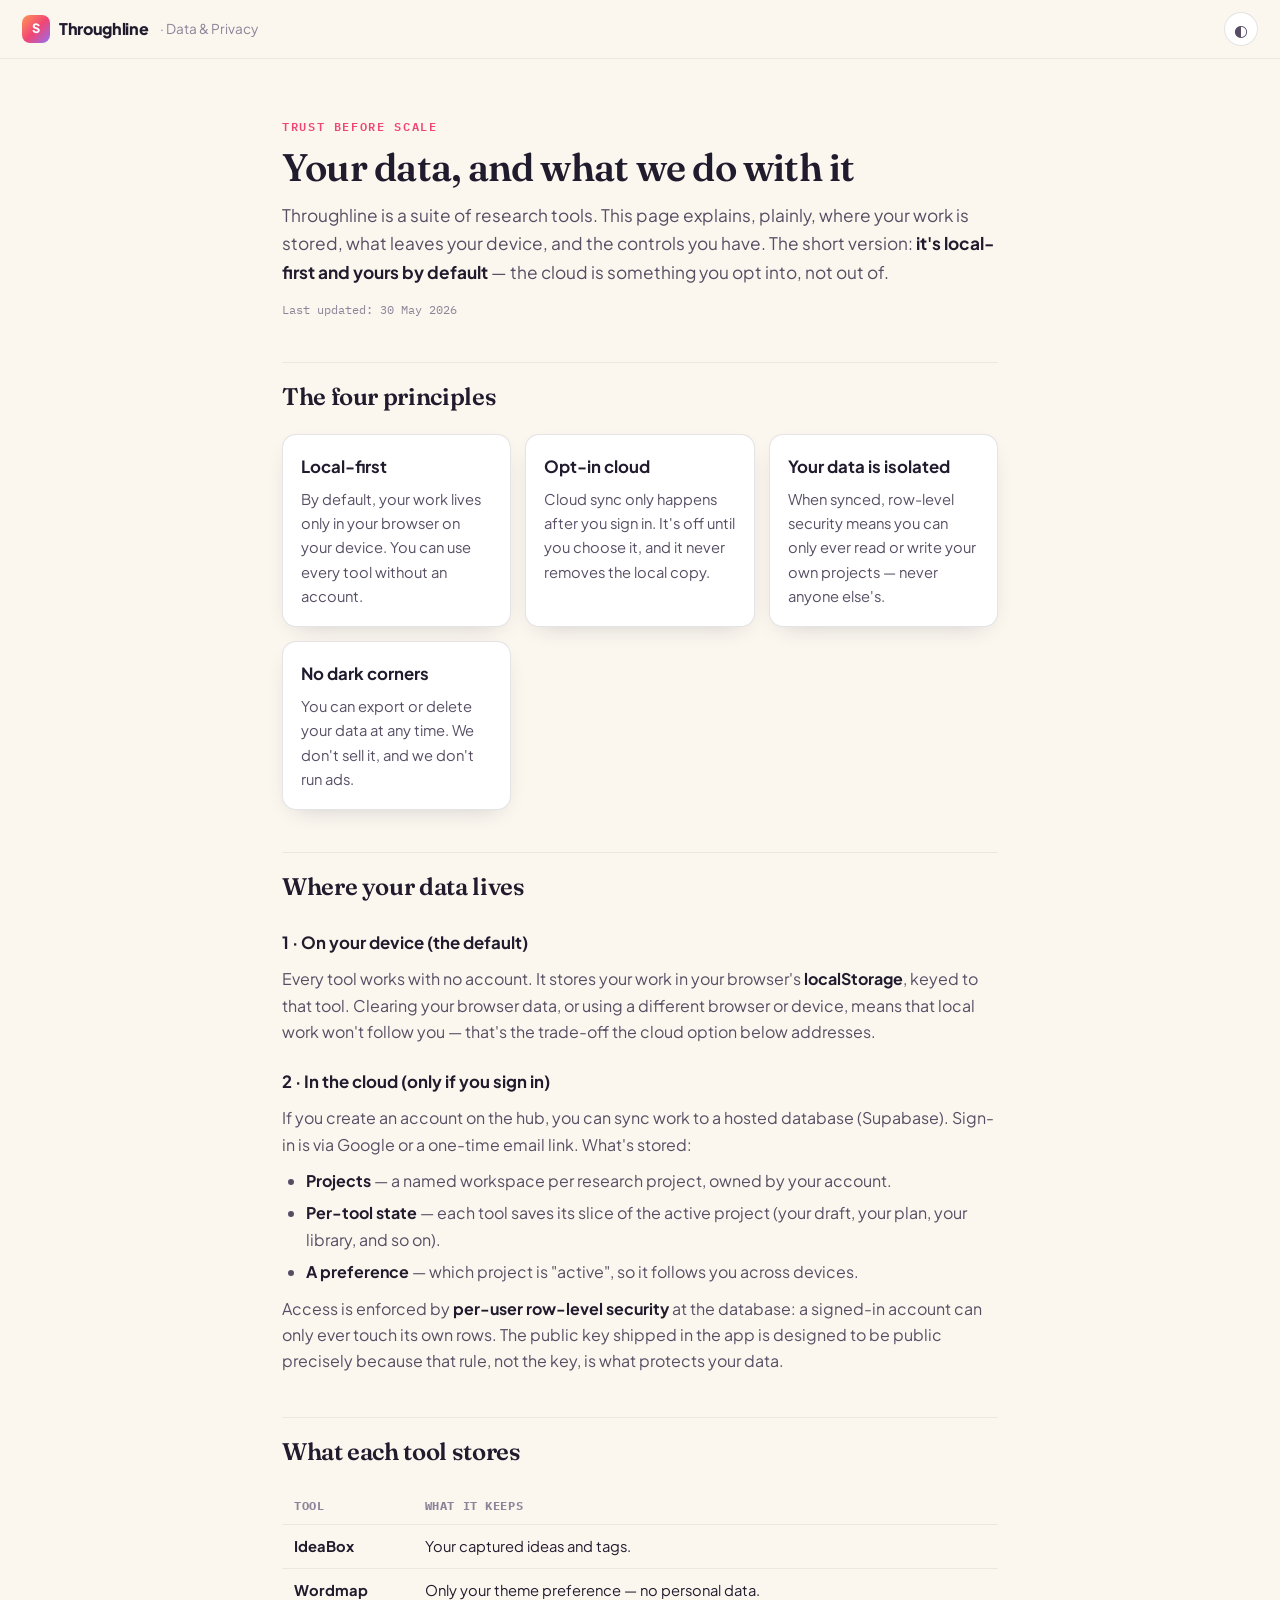
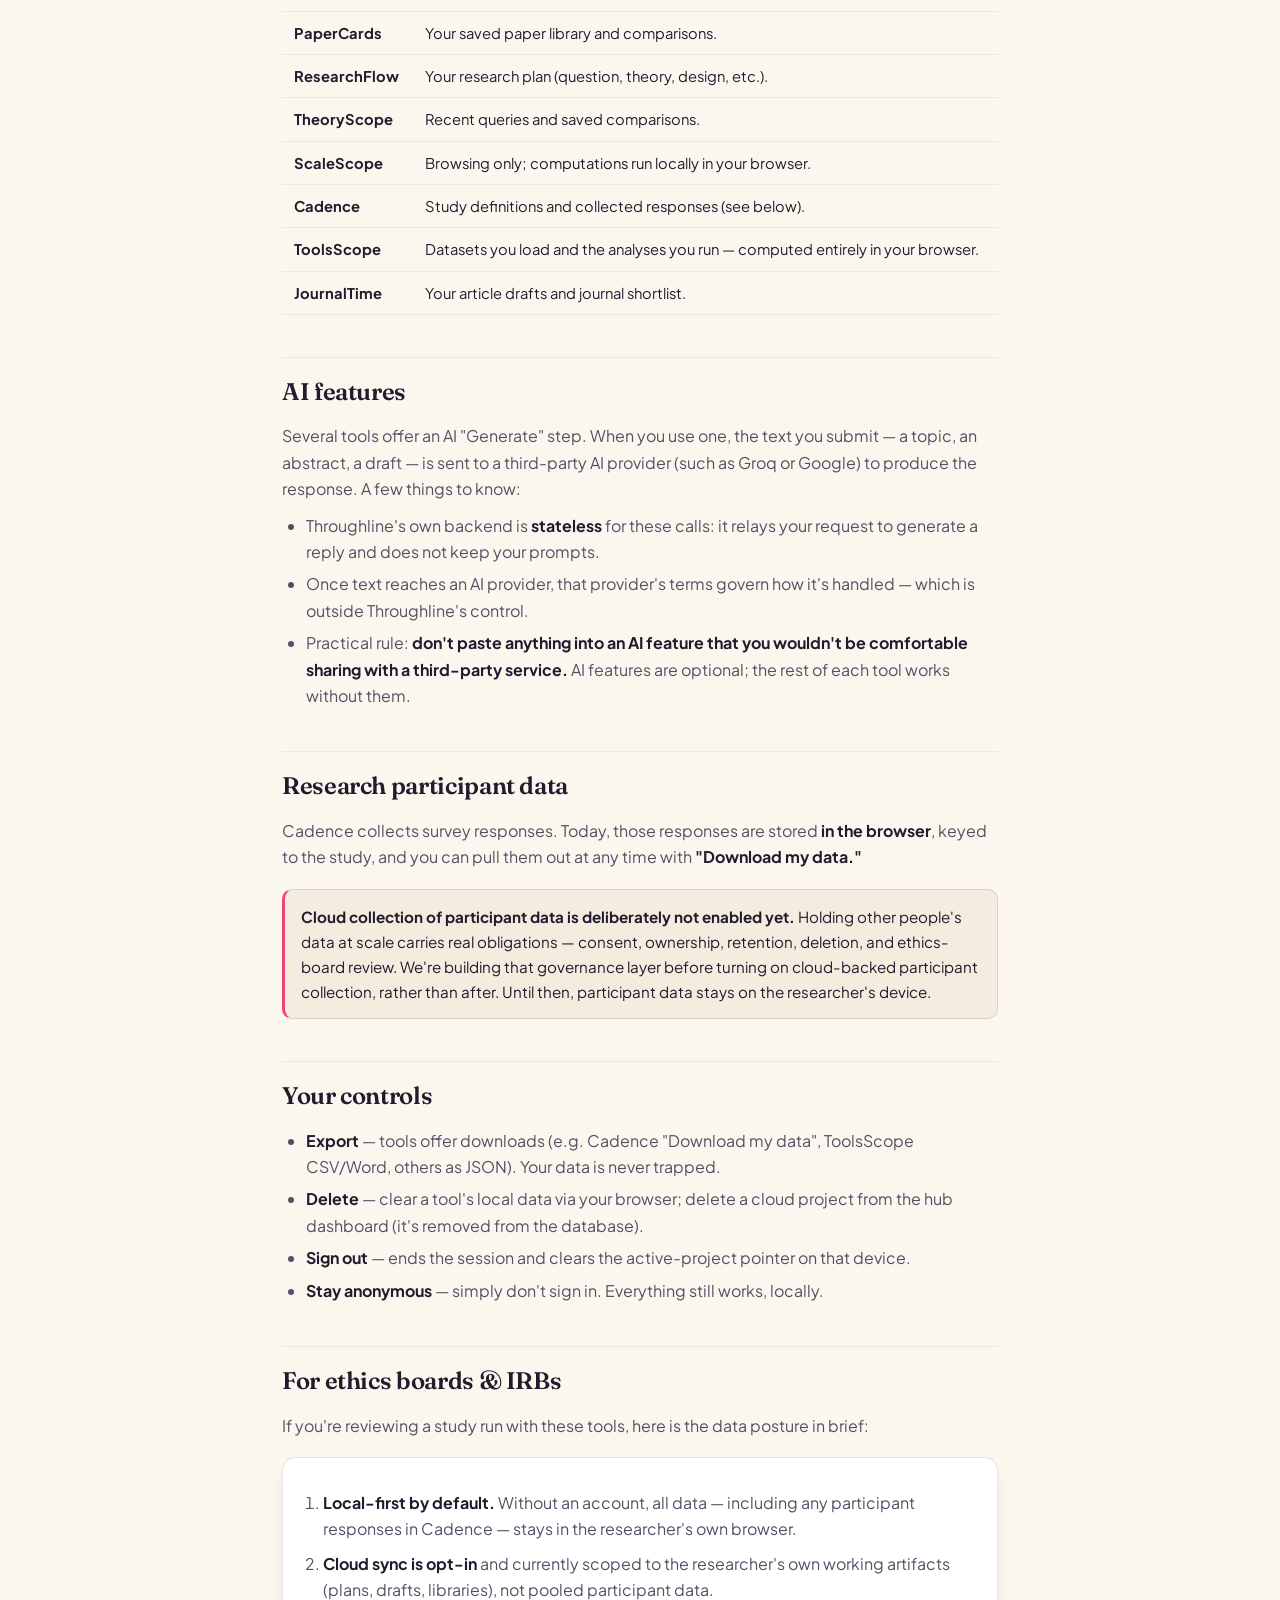
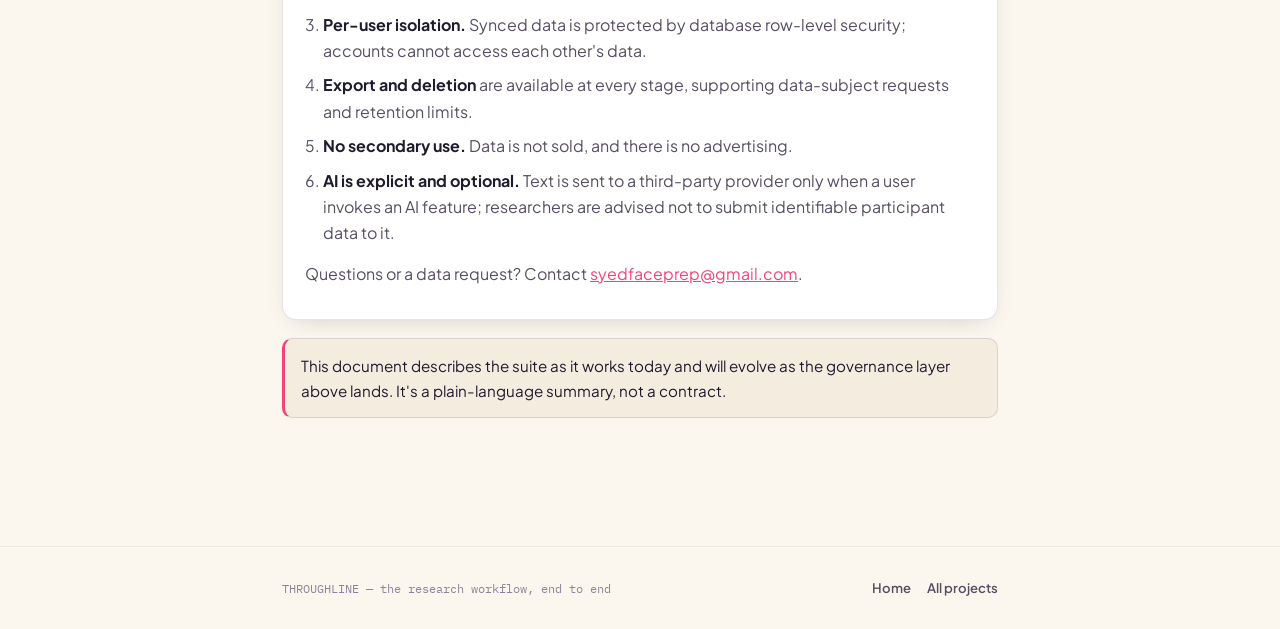
==== privacy.html @ a4c3fa6d "Throughline Phase 1: add Data & Privacy page (visible privacy posture) First Phase 1 (trust & data g" ====
<!doctype html>
<html lang="en" data-theme="light">
<head>
  <meta charset="UTF-8" />
  <meta name="viewport" content="width=device-width, initial-scale=1.0, viewport-fit=cover" />
  <title>Data &amp; Privacy — Throughline</title>
  <meta name="description" content="How Throughline (the Research Suite) handles your data: local-first by default, optional per-user cloud sync, transparent AI processing, and a research-data governance posture for ethics boards." />
  <meta name="robots" content="index, follow" />
  <meta name="author" content="Syed Asrar" />
  <link rel="canonical" href="https://syahmedu.github.io/research-suite/privacy.html" />
  <meta property="og:type" content="article" />
  <meta property="og:title" content="Data & Privacy — Throughline" />
  <meta property="og:description" content="Local-first by default, opt-in cloud sync, transparent AI processing, and a research-data governance posture." />
  <meta property="og:url" content="https://syahmedu.github.io/research-suite/privacy.html" />
  <link rel="icon" href="data:image/svg+xml,<svg xmlns='http://www.w3.org/2000/svg' viewBox='0 0 32 32'><defs><linearGradient id='g' x1='0' y1='0' x2='1' y2='1'><stop offset='0' stop-color='%23FF9656'/><stop offset='.55' stop-color='%23F14575'/><stop offset='1' stop-color='%239270F4'/></linearGradient></defs><rect width='32' height='32' rx='8' fill='url(%23g)'/><text x='16' y='23' text-anchor='middle' font-family='system-ui,sans-serif' font-weight='800' font-size='19' fill='white'>S</text></svg>" />
  <link rel="preconnect" href="https://fonts.googleapis.com">
  <link rel="preconnect" href="https://fonts.gstatic.com" crossorigin>
  <link href="https://fonts.googleapis.com/css2?family=Fraunces:ital,opsz,wght@0,9..144,400..700&family=Plus+Jakarta+Sans:wght@400;500;600;700;800&family=IBM+Plex+Mono:wght@400;500;600&display=swap" rel="stylesheet">
  <script>(function(){try{var t=localStorage.getItem('syed-theme');if(t==='dark'||t==='light')document.documentElement.setAttribute('data-theme',t);}catch(e){}})();</script>
  <style>
  :root {
    --paper:#FBF7EF; --paper-2:#FFFFFF; --paper-3:#F3ECDF;
    --ink:#211B2E; --ink-soft:#574E64; --ink-faint:#8C8498;
    --line:rgba(33,27,46,.12); --line-soft:rgba(33,27,46,.07);
    --magenta:#F14575; --violet:#9270F4;
    --grad:linear-gradient(135deg,#FF9656 0%,#F14575 52%,#9270F4 100%);
    --shadow-sm:0 8px 24px -14px rgba(33,27,46,.3);
  }
  html[data-theme="dark"] {
    --paper:#14111C; --paper-2:#1C1827; --paper-3:#241F31;
    --ink:#F4EFF8; --ink-soft:#B8AEC6; --ink-faint:#7C7389;
    --line:rgba(255,255,255,.13); --line-soft:rgba(255,255,255,.07);
    --shadow-sm:0 8px 24px -14px rgba(0,0,0,.6);
  }
  * { box-sizing:border-box; margin:0; padding:0; }
  html { scroll-behavior:smooth; -webkit-text-size-adjust:100%; }
  body {
    font-family:'Plus Jakarta Sans',system-ui,sans-serif;
    background:var(--paper); color:var(--ink); line-height:1.65;
    -webkit-font-smoothing:antialiased; transition:background .4s,color .4s;
  }
  .wrap { width:100%; max-width:760px; margin:0 auto; padding:0 22px; }
  a { color:var(--magenta); }
  .skip-link { position:absolute; left:8px; top:-48px; z-index:50; background:var(--ink); color:var(--paper); padding:9px 16px; border-radius:8px; font-weight:600; font-size:.82rem; text-decoration:none; transition:top .18s ease; }
  .skip-link:focus { top:8px; outline:2px solid var(--violet); outline-offset:2px; }
  :focus-visible { outline:2px solid var(--violet); outline-offset:2px; border-radius:4px; }

  header.bar {
    position:sticky; top:0; z-index:20; display:flex; align-items:center; gap:12px;
    padding:12px 22px; background:color-mix(in srgb,var(--paper) 82%,transparent);
    backdrop-filter:blur(18px) saturate(150%); -webkit-backdrop-filter:blur(18px) saturate(150%);
    border-bottom:1px solid var(--line-soft);
  }
  .bar a.home { display:flex; align-items:center; gap:9px; text-decoration:none; color:var(--ink); }
  .mark { width:28px; height:28px; border-radius:8px; background:var(--grad); display:inline-flex; align-items:center; justify-content:center; color:#fff; font-weight:800; font-size:.8rem; flex:none; }
  .bar .name { font-weight:800; letter-spacing:-.02em; }
  .bar .crumb { color:var(--ink-faint); font-size:.85rem; }
  .bar .spacer { margin-left:auto; }
  .theme-btn { border:1px solid var(--line); background:var(--paper-2); color:var(--ink-soft); width:34px; height:34px; border-radius:999px; cursor:pointer; font-size:1rem; font-family:inherit; }

  main { padding:48px 0 80px; }
  .eyebrow { font-family:'IBM Plex Mono',monospace; font-size:.73rem; letter-spacing:.14em; text-transform:uppercase; color:var(--magenta); font-weight:600; }
  h1 { font-family:'Fraunces',serif; font-weight:600; font-size:2.4rem; letter-spacing:-.02em; line-height:1.1; margin:10px 0 12px; }
  .lede { font-size:1.08rem; color:var(--ink-soft); max-width:62ch; }
  .updated { font-family:'IBM Plex Mono',monospace; font-size:.74rem; color:var(--ink-faint); margin-top:14px; }
  h2 { font-family:'Fraunces',serif; font-weight:600; font-size:1.5rem; letter-spacing:-.015em; margin:42px 0 12px; padding-top:14px; border-top:1px solid var(--line-soft); }
  h3 { font-size:1.05rem; font-weight:700; margin:22px 0 6px; }
  p { margin:10px 0; color:var(--ink-soft); }
  p strong, li strong { color:var(--ink); }
  ul { margin:10px 0 10px 4px; padding-left:20px; }
  li { margin:6px 0; color:var(--ink-soft); }
  .principle-grid { display:grid; grid-template-columns:repeat(auto-fit,minmax(210px,1fr)); gap:14px; margin:18px 0; }
  .card { background:var(--paper-2); border:1px solid var(--line); border-radius:14px; padding:18px; box-shadow:var(--shadow-sm); }
  .card h3 { margin:0 0 6px; }
  .card p { margin:0; font-size:.92rem; }
  table { width:100%; border-collapse:collapse; margin:16px 0; font-size:.92rem; }
  th, td { text-align:left; padding:9px 12px; border-bottom:1px solid var(--line-soft); vertical-align:top; }
  th { font-family:'IBM Plex Mono',monospace; font-size:.72rem; letter-spacing:.05em; text-transform:uppercase; color:var(--ink-faint); }
  td:first-child { font-weight:700; color:var(--ink); white-space:nowrap; }
  .callout { background:var(--paper-3); border:1px solid var(--line); border-left:3px solid var(--magenta); border-radius:10px; padding:14px 16px; margin:18px 0; font-size:.95rem; }
  .irb { background:var(--paper-2); border:1px solid var(--line); border-radius:14px; padding:22px; margin:18px 0; box-shadow:var(--shadow-sm); }
  .irb ol { margin:10px 0 0 18px; }
  .irb li { margin:8px 0; }
  footer { border-top:1px solid var(--line-soft); padding:30px 0; margin-top:30px; }
  .foot-row { display:flex; align-items:center; gap:18px; flex-wrap:wrap; justify-content:space-between; }
  .foot-row .mono { font-family:'IBM Plex Mono',monospace; font-size:.72rem; color:var(--ink-faint); }
  .foot-links { display:flex; gap:16px; flex-wrap:wrap; }
  .foot-links a { font-size:.82rem; font-weight:600; color:var(--ink-soft); text-decoration:none; }
  .foot-links a:hover { color:var(--magenta); }
  @media (max-width:560px){ h1{font-size:1.9rem;} .bar .crumb{display:none;} }
  @media (prefers-reduced-motion:reduce){ *,*::before,*::after{ animation-duration:.001ms!important; transition-duration:.001ms!important; scroll-behavior:auto!important; } }
  </style>
</head>
<body>
<a class="skip-link" href="#main-content">Skip to content</a>

<header class="bar">
  <a class="home" href="./index.html"><span class="mark">S</span><span class="name">Throughline</span></a>
  <span class="crumb">· Data &amp; Privacy</span>
  <span class="spacer"></span>
  <button class="theme-btn" id="themeBtn" aria-label="Toggle light/dark theme" title="Toggle theme">◐</button>
</header>

<main id="main-content" tabindex="-1">
  <div class="wrap">
    <p class="eyebrow">Trust before scale</p>
    <h1>Your data, and what we do with it</h1>
    <p class="lede">Throughline is a suite of research tools. This page explains, plainly, where your work is stored, what leaves your device, and the controls you have. The short version: <strong>it's local-first and yours by default</strong> — the cloud is something you opt into, not out of.</p>
    <p class="updated">Last updated: 30 May 2026</p>

    <h2>The four principles</h2>
    <div class="principle-grid">
      <div class="card"><h3>Local-first</h3><p>By default, your work lives only in your browser on your device. You can use every tool without an account.</p></div>
      <div class="card"><h3>Opt-in cloud</h3><p>Cloud sync only happens after you sign in. It's off until you choose it, and it never removes the local copy.</p></div>
      <div class="card"><h3>Your data is isolated</h3><p>When synced, row-level security means you can only ever read or write your own projects — never anyone else's.</p></div>
      <div class="card"><h3>No dark corners</h3><p>You can export or delete your data at any time. We don't sell it, and we don't run ads.</p></div>
    </div>

    <h2>Where your data lives</h2>
    <h3>1 · On your device (the default)</h3>
    <p>Every tool works with no account. It stores your work in your browser's <strong>localStorage</strong>, keyed to that tool. Clearing your browser data, or using a different browser or device, means that local work won't follow you — that's the trade-off the cloud option below addresses.</p>

    <h3>2 · In the cloud (only if you sign in)</h3>
    <p>If you create an account on the hub, you can sync work to a hosted database (Supabase). Sign-in is via Google or a one-time email link. What's stored:</p>
    <ul>
      <li><strong>Projects</strong> — a named workspace per research project, owned by your account.</li>
      <li><strong>Per-tool state</strong> — each tool saves its slice of the active project (your draft, your plan, your library, and so on).</li>
      <li><strong>A preference</strong> — which project is "active", so it follows you across devices.</li>
    </ul>
    <p>Access is enforced by <strong>per-user row-level security</strong> at the database: a signed-in account can only ever touch its own rows. The public key shipped in the app is designed to be public precisely because that rule, not the key, is what protects your data.</p>

    <h2>What each tool stores</h2>
    <table>
      <thead><tr><th>Tool</th><th>What it keeps</th></tr></thead>
      <tbody>
        <tr><td>IdeaBox</td><td>Your captured ideas and tags.</td></tr>
        <tr><td>Wordmap</td><td>Only your theme preference — no personal data.</td></tr>
        <tr><td>PaperCards</td><td>Your saved paper library and comparisons.</td></tr>
        <tr><td>ResearchFlow</td><td>Your research plan (question, theory, design, etc.).</td></tr>
        <tr><td>TheoryScope</td><td>Recent queries and saved comparisons.</td></tr>
        <tr><td>ScaleScope</td><td>Browsing only; computations run locally in your browser.</td></tr>
        <tr><td>Cadence</td><td>Study definitions and collected responses (see below).</td></tr>
        <tr><td>ToolsScope</td><td>Datasets you load and the analyses you run — computed entirely in your browser.</td></tr>
        <tr><td>JournalTime</td><td>Your article drafts and journal shortlist.</td></tr>
      </tbody>
    </table>

    <h2>AI features</h2>
    <p>Several tools offer an AI "Generate" step. When you use one, the text you submit — a topic, an abstract, a draft — is sent to a third-party AI provider (such as Groq or Google) to produce the response. A few things to know:</p>
    <ul>
      <li>Throughline's own backend is <strong>stateless</strong> for these calls: it relays your request to generate a reply and does not keep your prompts.</li>
      <li>Once text reaches an AI provider, that provider's terms govern how it's handled — which is outside Throughline's control.</li>
      <li>Practical rule: <strong>don't paste anything into an AI feature that you wouldn't be comfortable sharing with a third-party service.</strong> AI features are optional; the rest of each tool works without them.</li>
    </ul>

    <h2>Research participant data</h2>
    <p>Cadence collects survey responses. Today, those responses are stored <strong>in the browser</strong>, keyed to the study, and you can pull them out at any time with <strong>"Download my data."</strong></p>
    <div class="callout">
      <strong>Cloud collection of participant data is deliberately not enabled yet.</strong> Holding other people's data at scale carries real obligations — consent, ownership, retention, deletion, and ethics-board review. We're building that governance layer before turning on cloud-backed participant collection, rather than after. Until then, participant data stays on the researcher's device.
    </div>

    <h2>Your controls</h2>
    <ul>
      <li><strong>Export</strong> — tools offer downloads (e.g. Cadence "Download my data", ToolsScope CSV/Word, others as JSON). Your data is never trapped.</li>
      <li><strong>Delete</strong> — clear a tool's local data via your browser; delete a cloud project from the hub dashboard (it's removed from the database).</li>
      <li><strong>Sign out</strong> — ends the session and clears the active-project pointer on that device.</li>
      <li><strong>Stay anonymous</strong> — simply don't sign in. Everything still works, locally.</li>
    </ul>

    <h2>For ethics boards &amp; IRBs</h2>
    <p>If you're reviewing a study run with these tools, here is the data posture in brief:</p>
    <div class="irb">
      <ol>
        <li><strong>Local-first by default.</strong> Without an account, all data — including any participant responses in Cadence — stays in the researcher's own browser.</li>
        <li><strong>Cloud sync is opt-in</strong> and currently scoped to the researcher's own working artifacts (plans, drafts, libraries), not pooled participant data.</li>
        <li><strong>Per-user isolation.</strong> Synced data is protected by database row-level security; accounts cannot access each other's data.</li>
        <li><strong>Export and deletion</strong> are available at every stage, supporting data-subject requests and retention limits.</li>
        <li><strong>No secondary use.</strong> Data is not sold, and there is no advertising.</li>
        <li><strong>AI is explicit and optional.</strong> Text is sent to a third-party provider only when a user invokes an AI feature; researchers are advised not to submit identifiable participant data to it.</li>
      </ol>
      <p style="margin-top:14px;">Questions or a data request? Contact <a href="mailto:syedfaceprep@gmail.com">syedfaceprep@gmail.com</a>.</p>
    </div>

    <div class="callout">
      This document describes the suite as it works today and will evolve as the governance layer above lands. It's a plain-language summary, not a contract.
    </div>
  </div>
</main>

<footer>
  <div class="wrap foot-row">
    <span class="mono">THROUGHLINE — the research workflow, end to end</span>
    <nav class="foot-links" aria-label="Footer">
      <a href="./index.html">Home</a>
      <a href="https://syahmedu.github.io/nexus/" target="_blank" rel="noopener">All projects</a>
    </nav>
  </div>
</footer>

<script>
(function(){
  var btn = document.getElementById('themeBtn');
  if (!btn) return;
  btn.addEventListener('click', function(){
    var cur = document.documentElement.getAttribute('data-theme') || 'light';
    var next = cur === 'dark' ? 'light' : 'dark';
    document.documentElement.setAttribute('data-theme', next);
    try { localStorage.setItem('syed-theme', next); } catch(e) {}
  });
})();
</script>
</body>
</html>
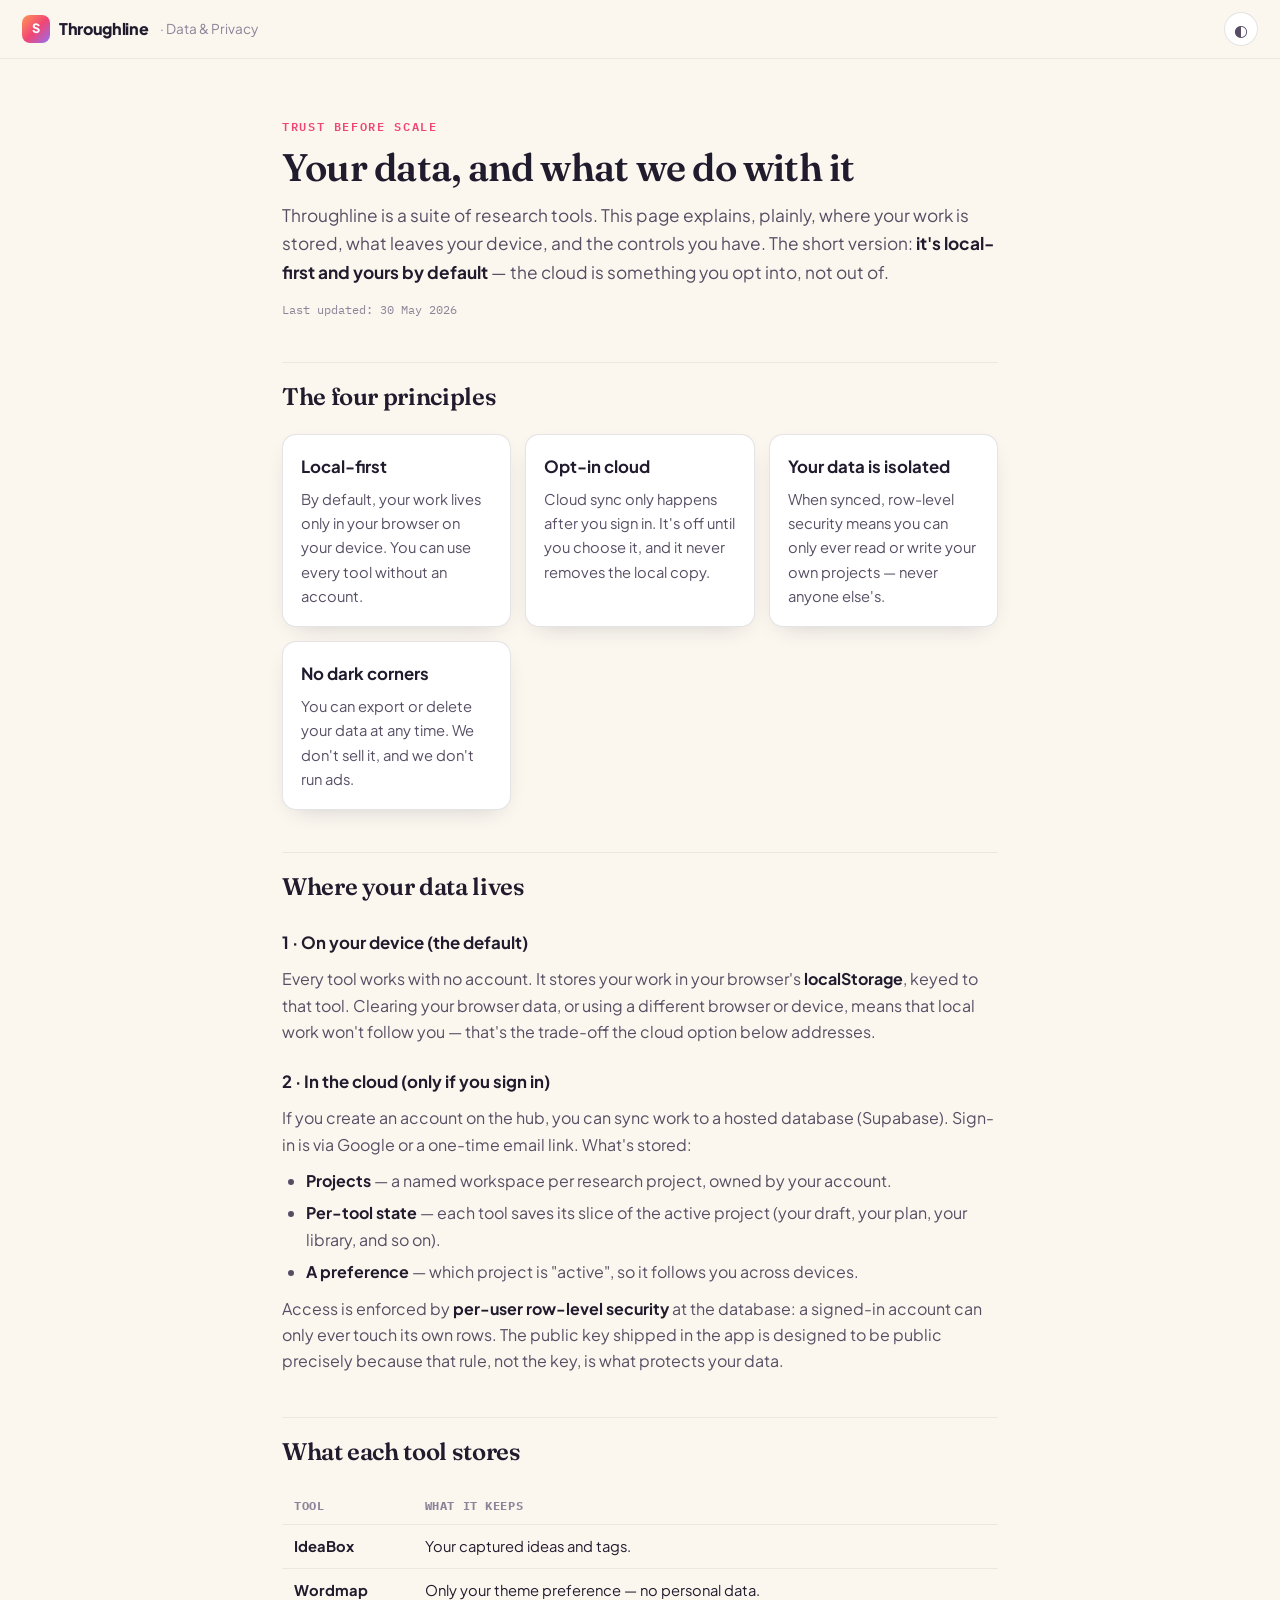
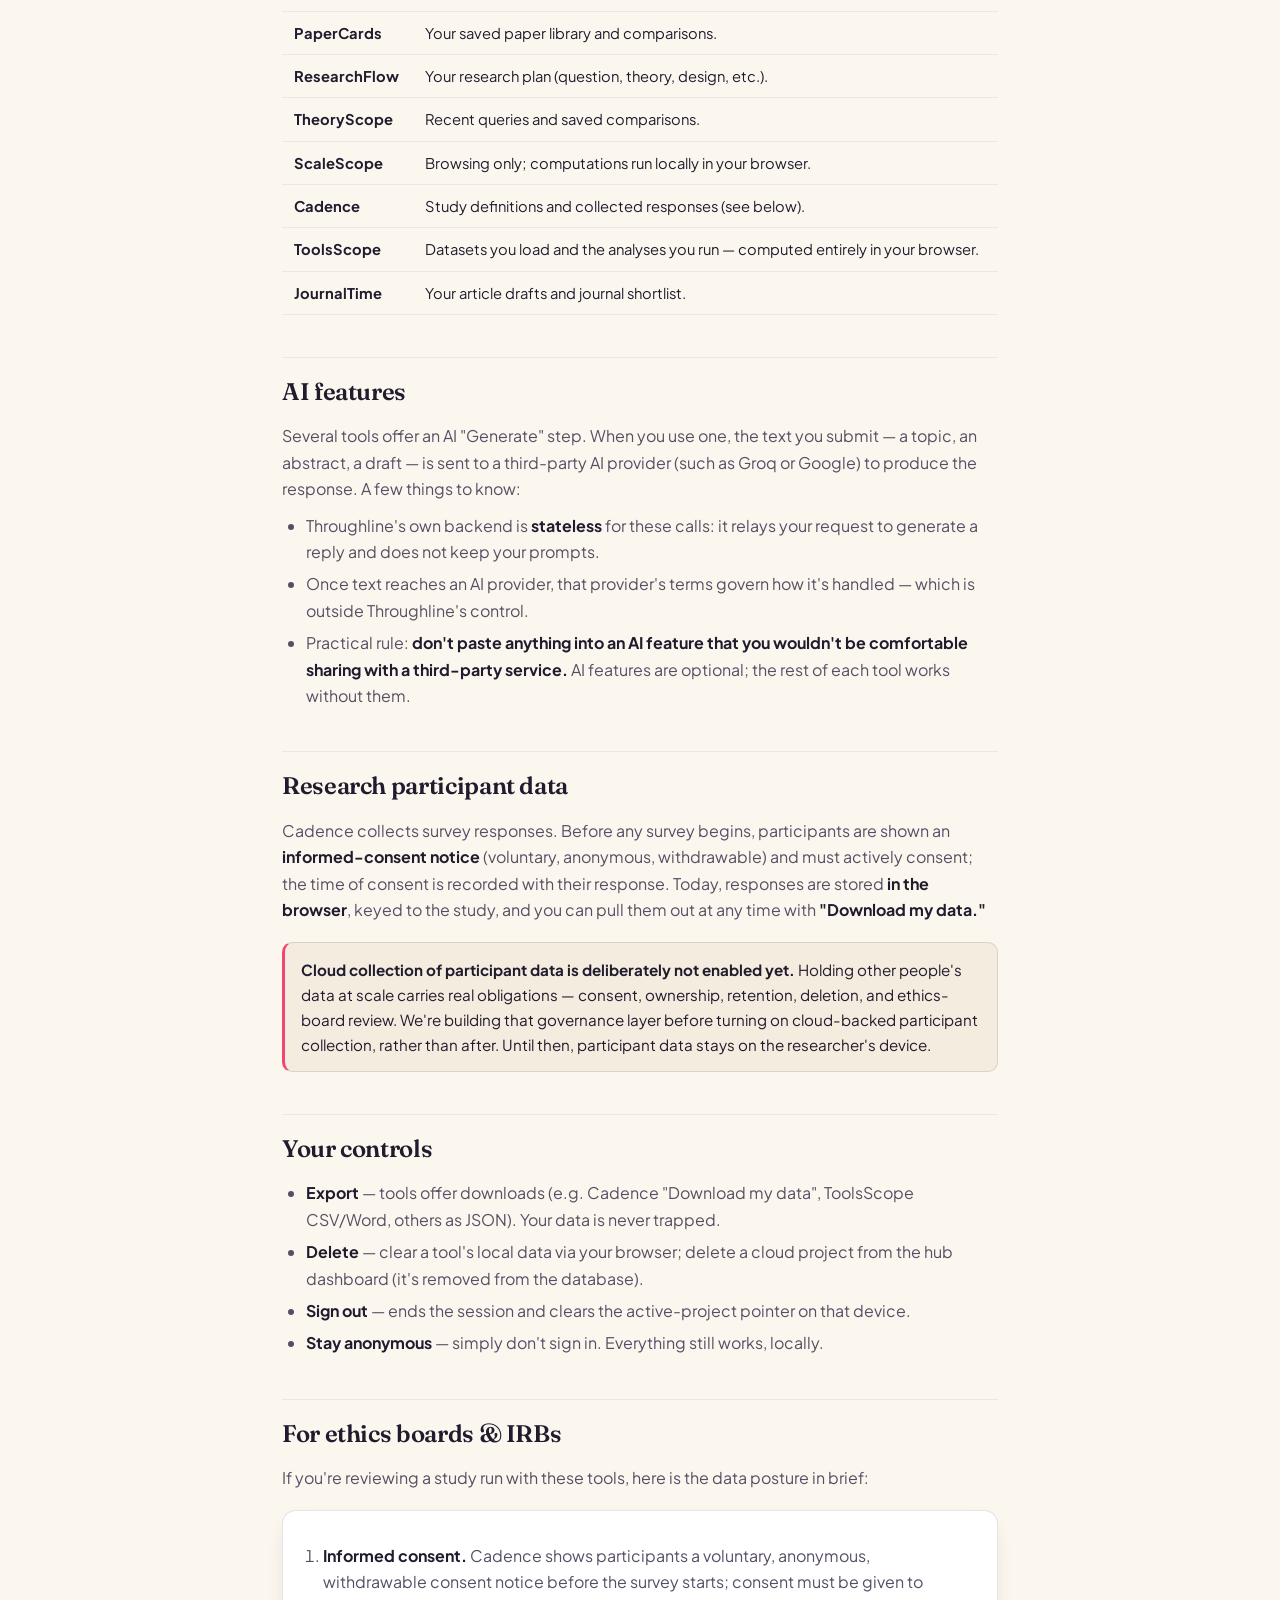
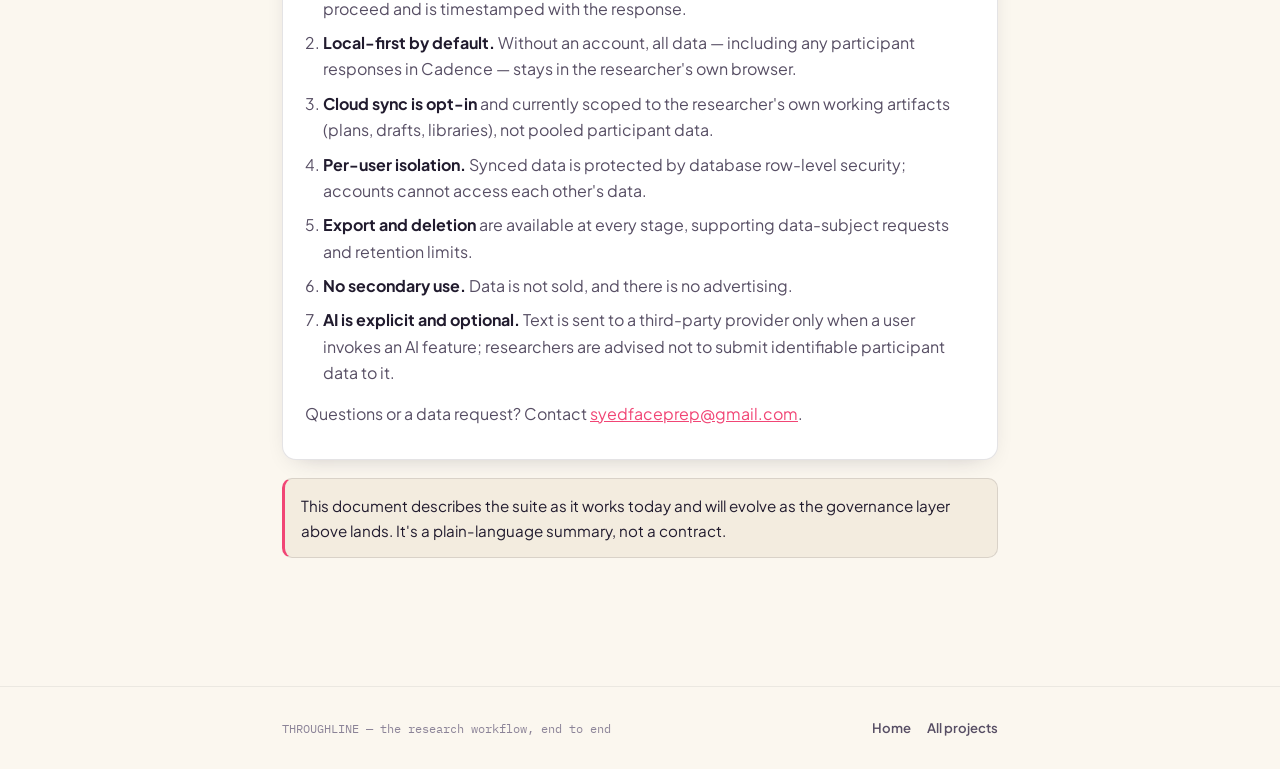
==== commit 471b47c0: "privacy: note Cadence informed-consent gate (now shipped) Co-Authored-By: Claude Opus 4.8 <noreply@a" ====
--- a/privacy.html
+++ b/privacy.html
@@ -154,7 +154,7 @@
     </ul>
 
     <h2>Research participant data</h2>
-    <p>Cadence collects survey responses. Today, those responses are stored <strong>in the browser</strong>, keyed to the study, and you can pull them out at any time with <strong>"Download my data."</strong></p>
+    <p>Cadence collects survey responses. Before any survey begins, participants are shown an <strong>informed-consent notice</strong> (voluntary, anonymous, withdrawable) and must actively consent; the time of consent is recorded with their response. Today, responses are stored <strong>in the browser</strong>, keyed to the study, and you can pull them out at any time with <strong>"Download my data."</strong></p>
     <div class="callout">
       <strong>Cloud collection of participant data is deliberately not enabled yet.</strong> Holding other people's data at scale carries real obligations — consent, ownership, retention, deletion, and ethics-board review. We're building that governance layer before turning on cloud-backed participant collection, rather than after. Until then, participant data stays on the researcher's device.
     </div>
@@ -171,6 +171,7 @@
     <p>If you're reviewing a study run with these tools, here is the data posture in brief:</p>
     <div class="irb">
       <ol>
+        <li><strong>Informed consent.</strong> Cadence shows participants a voluntary, anonymous, withdrawable consent notice before the survey starts; consent must be given to proceed and is timestamped with the response.</li>
         <li><strong>Local-first by default.</strong> Without an account, all data — including any participant responses in Cadence — stays in the researcher's own browser.</li>
         <li><strong>Cloud sync is opt-in</strong> and currently scoped to the researcher's own working artifacts (plans, drafts, libraries), not pooled participant data.</li>
         <li><strong>Per-user isolation.</strong> Synced data is protected by database row-level security; accounts cannot access each other's data.</li>
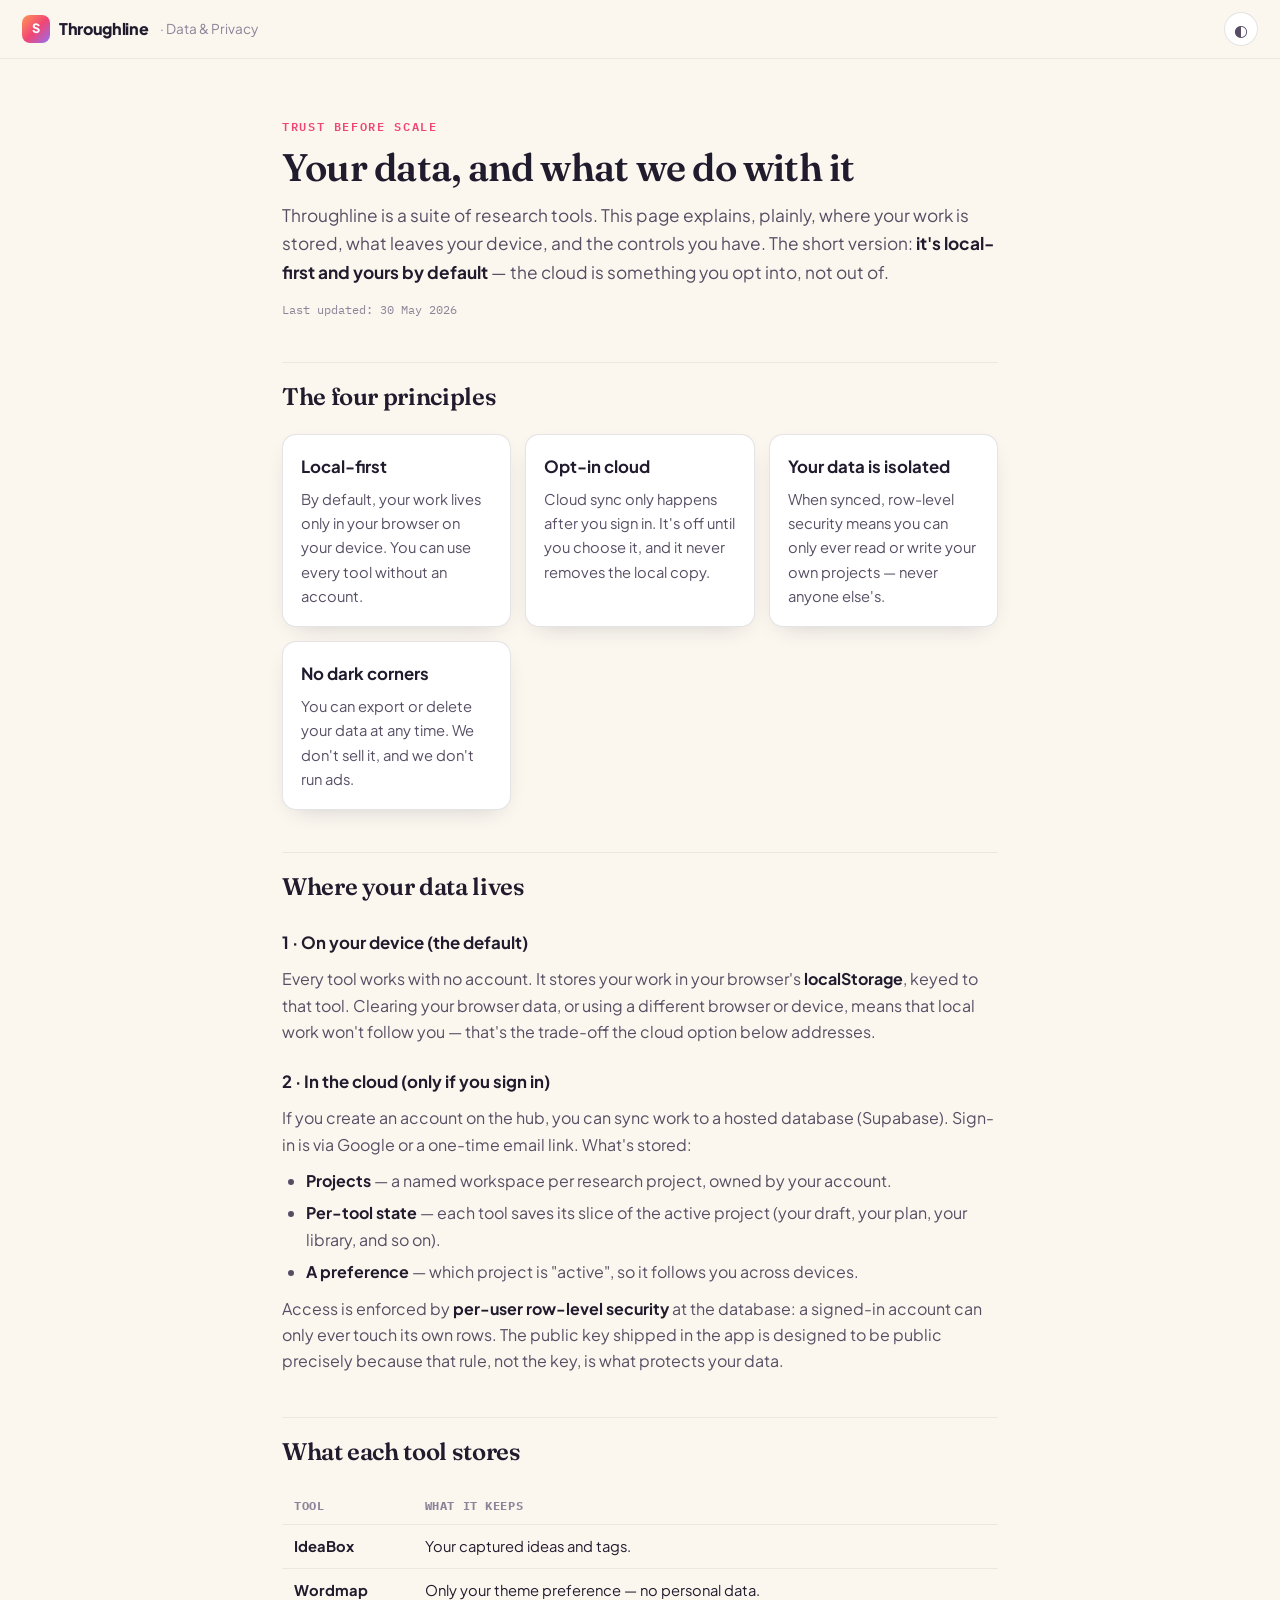
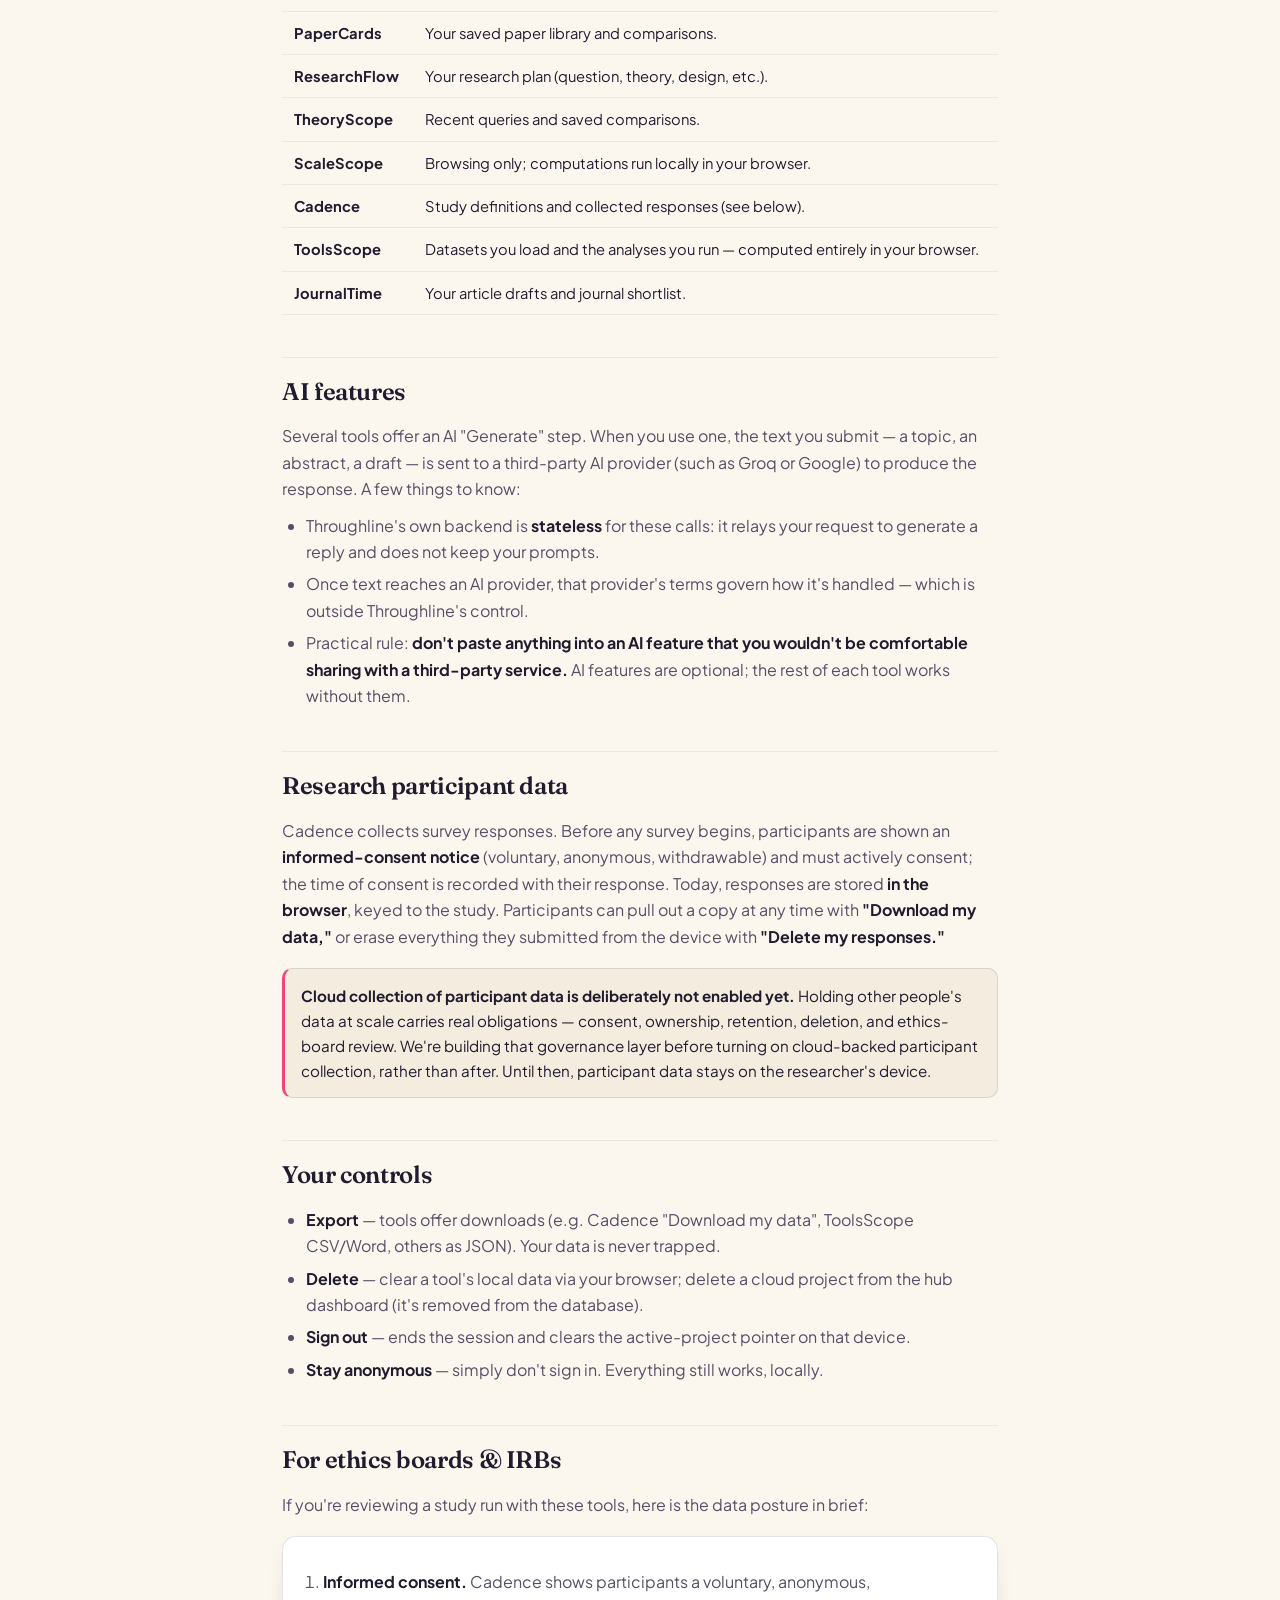
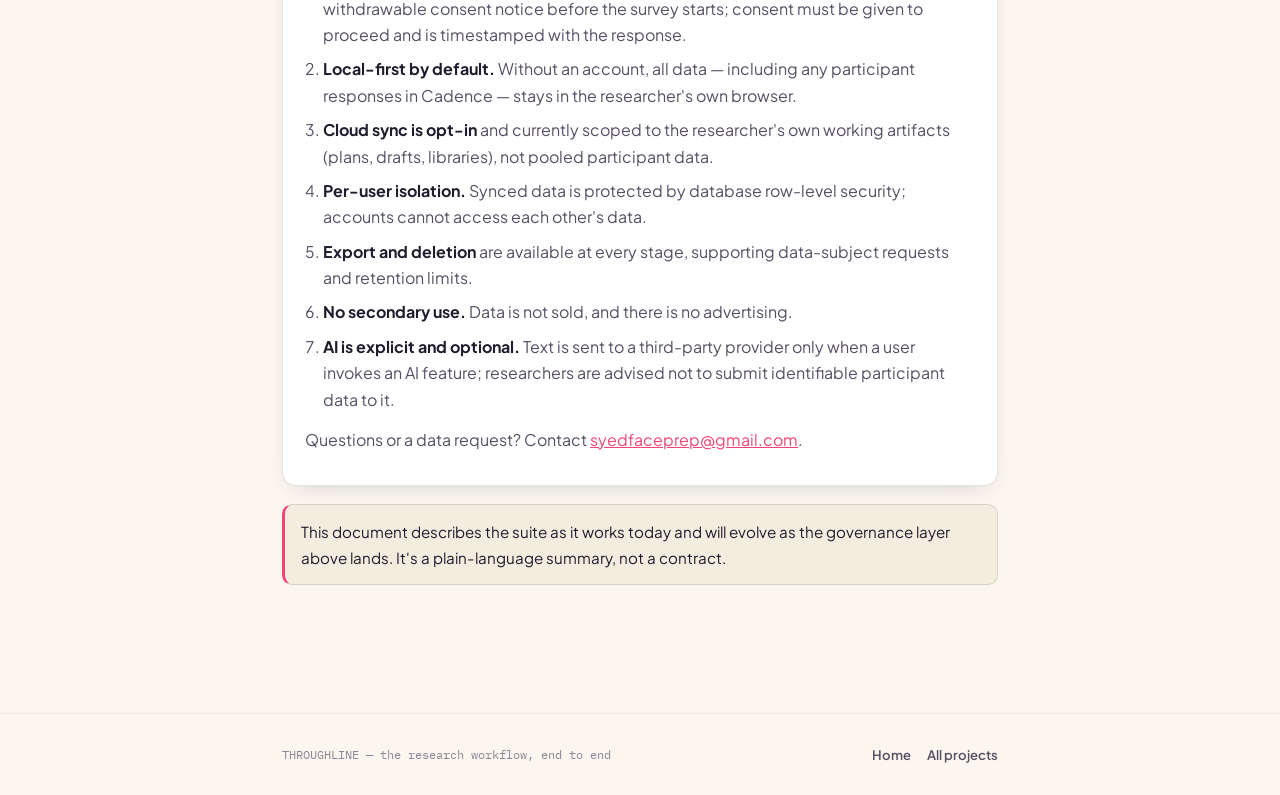
==== commit 1c19a930: "privacy + roadmap: note Cadence "delete my responses" path (shipped) Co-Authored-By: Claude Opus 4.8" ====
--- a/privacy.html
+++ b/privacy.html
@@ -154,7 +154,7 @@
     </ul>
 
     <h2>Research participant data</h2>
-    <p>Cadence collects survey responses. Before any survey begins, participants are shown an <strong>informed-consent notice</strong> (voluntary, anonymous, withdrawable) and must actively consent; the time of consent is recorded with their response. Today, responses are stored <strong>in the browser</strong>, keyed to the study, and you can pull them out at any time with <strong>"Download my data."</strong></p>
+    <p>Cadence collects survey responses. Before any survey begins, participants are shown an <strong>informed-consent notice</strong> (voluntary, anonymous, withdrawable) and must actively consent; the time of consent is recorded with their response. Today, responses are stored <strong>in the browser</strong>, keyed to the study. Participants can pull out a copy at any time with <strong>"Download my data,"</strong> or erase everything they submitted from the device with <strong>"Delete my responses."</strong></p>
     <div class="callout">
       <strong>Cloud collection of participant data is deliberately not enabled yet.</strong> Holding other people's data at scale carries real obligations — consent, ownership, retention, deletion, and ethics-board review. We're building that governance layer before turning on cloud-backed participant collection, rather than after. Until then, participant data stays on the researcher's device.
     </div>
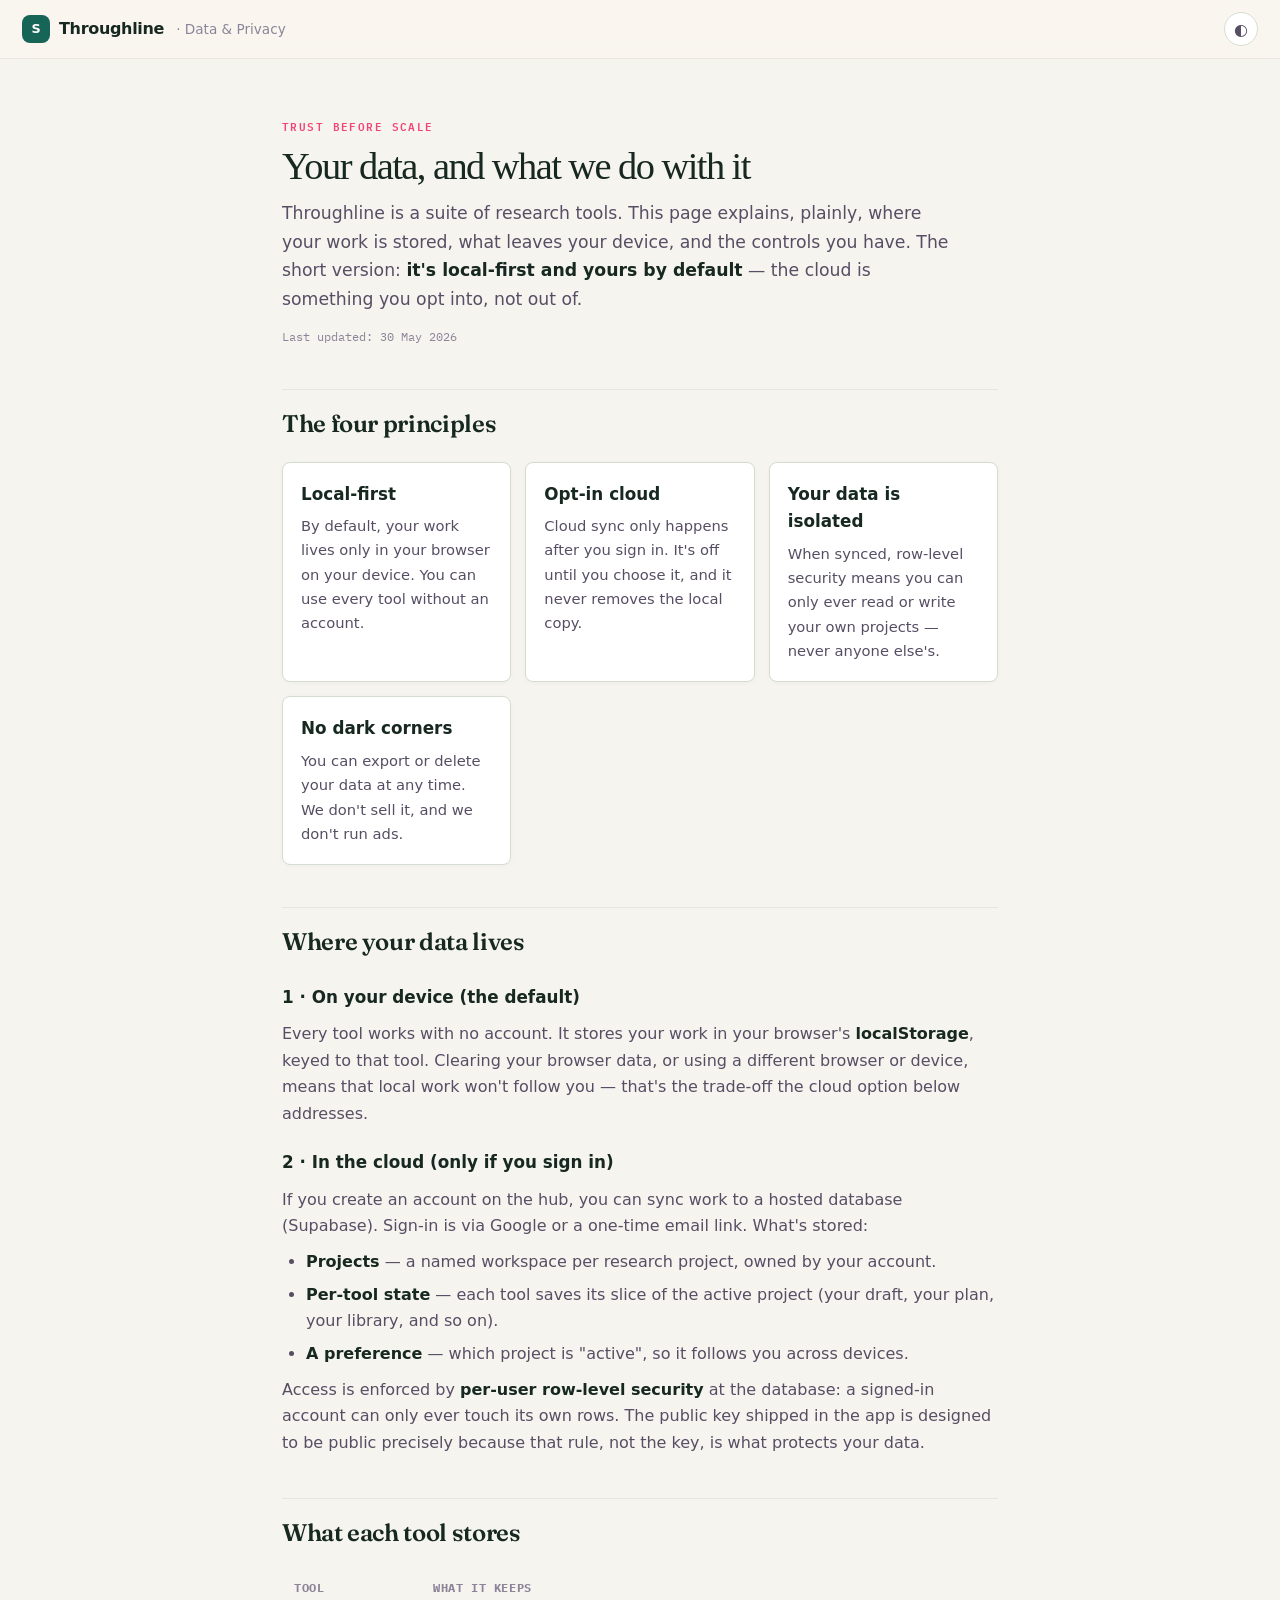
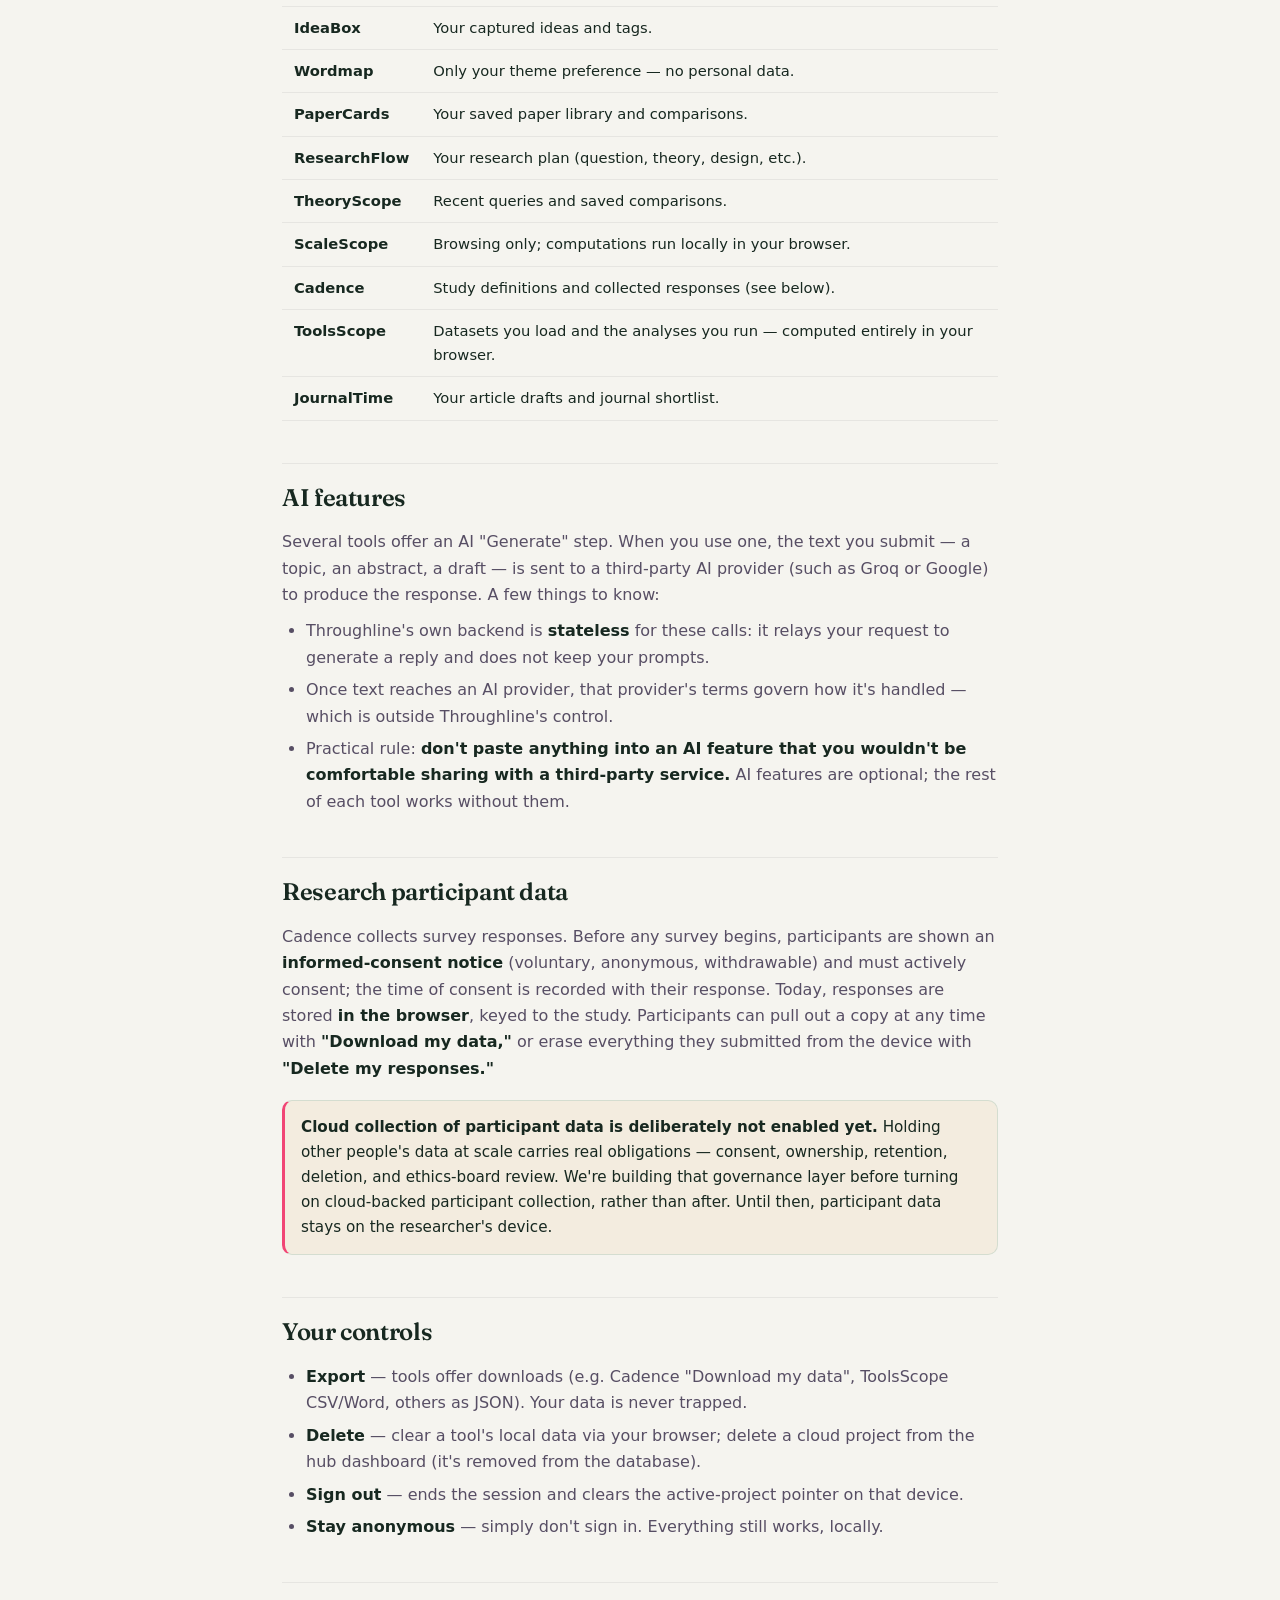
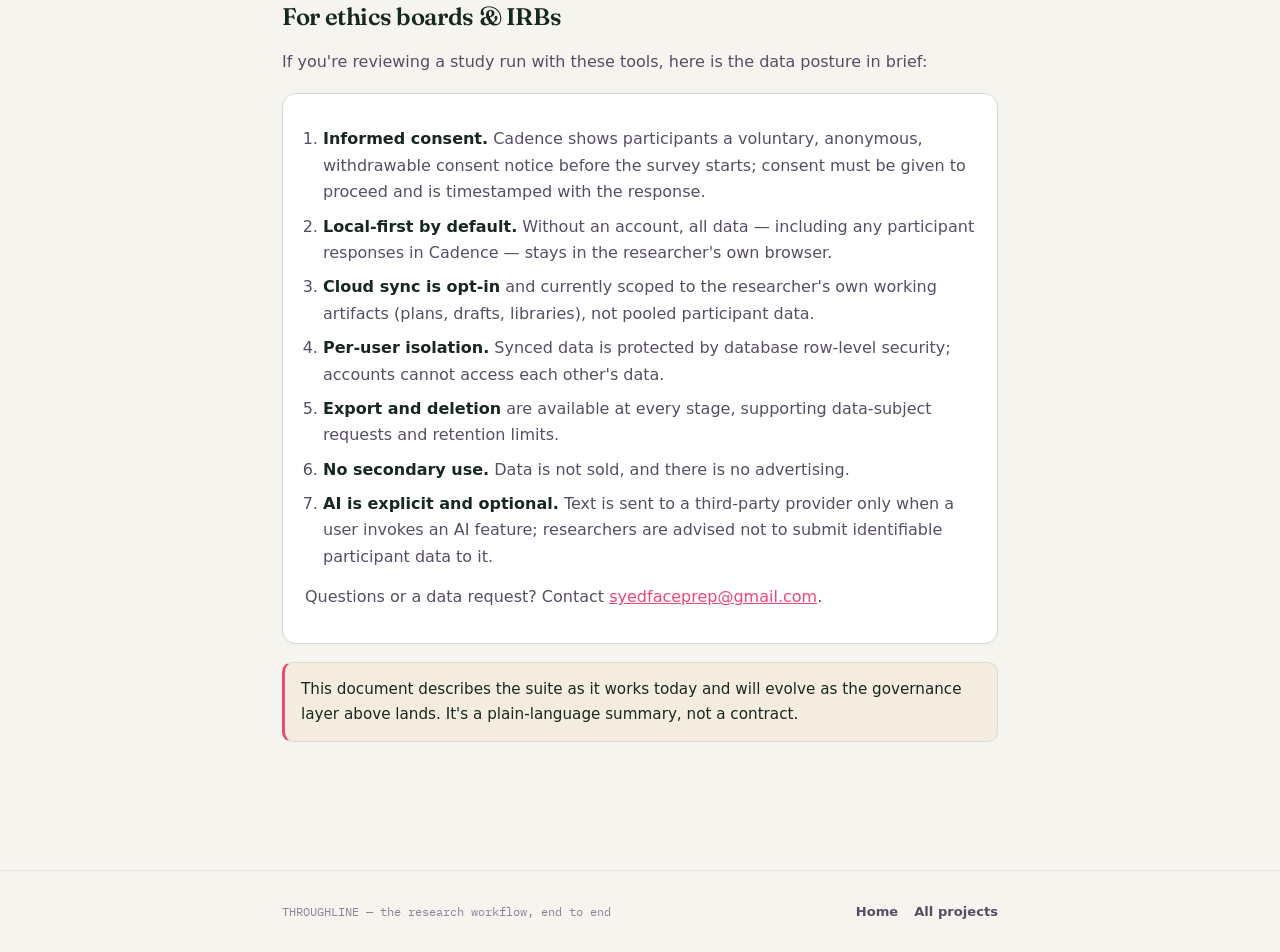
==== commit 691a7003: "Apply the new product design to the original application" ====
--- a/privacy.html
+++ b/privacy.html
@@ -1,5 +1,5 @@
 <!doctype html>
-<html lang="en" data-theme="light">
+<html data-product-design="2026" lang="en" data-theme="light">
 <head>
   <meta charset="UTF-8" />
   <meta name="viewport" content="width=device-width, initial-scale=1.0, viewport-fit=cover" />
@@ -90,6 +90,7 @@
   @media (max-width:560px){ h1{font-size:1.9rem;} .bar .crumb{display:none;} }
   @media (prefers-reduced-motion:reduce){ *,*::before,*::after{ animation-duration:.001ms!important; transition-duration:.001ms!important; scroll-behavior:auto!important; } }
   </style>
+<link rel="stylesheet" href="product-design.css?v=20260912">
 </head>
 <body>
 <a class="skip-link" href="#main-content">Skip to content</a>
@@ -167,7 +168,7 @@
       <li><strong>Stay anonymous</strong> — simply don't sign in. Everything still works, locally.</li>
     </ul>
 
-    <h2>For ethics boards &amp; IRBs</h2>
+    <h2 id="irb">For ethics boards &amp; IRBs</h2>
     <p>If you're reviewing a study run with these tools, here is the data posture in brief:</p>
     <div class="irb">
       <ol>
--- a/product-design.css
+++ b/product-design.css
@@ -0,0 +1,82 @@
+/* Product design 2026-09-12 · Throughline · real application, unchanged data contracts. */
+html[data-product-design="2026"] {
+ --product-accent:#176557;--product-accent-dark:#82c9ae;
+ --product-canvas:#f5f4ef;--product-surface:#fffefb;--product-soft:#eaf0e7;
+ --product-ink:#172820;--product-muted:#53665b;--product-line:#d4ddd0;
+ --serif:Georgia,'Iowan Old Style',serif!important;
+ --sans:Inter,system-ui,-apple-system,'Segoe UI',sans-serif!important;
+ --font-display:Georgia,'Iowan Old Style',serif!important;
+ --font-body:Inter,system-ui,-apple-system,'Segoe UI',sans-serif!important;
+ --r:8px!important;--r-sm:6px!important;--r-lg:12px!important;
+}
+html[data-product-design="2026"][data-theme="dark"],html[data-product-design="2026"].dark,html[data-product-design="2026"]:has(body.dark),html[data-product-design="2026"]:has(body[data-theme="dark"]){
+ --product-accent:var(--product-accent-dark);--product-canvas:#14231d;--product-surface:#1c3027;
+ --product-soft:#263e32;--product-ink:#f0f4eb;--product-muted:#b8caba;--product-line:#3c5646;
+}
+html[data-product-design="2026"]{
+ --bg:var(--product-canvas)!important;--bg-2:var(--product-surface)!important;--bg2:var(--product-surface)!important;
+ --bg-3:var(--product-soft)!important;--bg3:var(--product-soft)!important;--bg-soft:var(--product-soft)!important;
+ --surface:var(--product-surface)!important;--surface-2:var(--product-soft)!important;--surface2:var(--product-soft)!important;
+ --panel:var(--product-surface)!important;--panel2:var(--product-soft)!important;--card:var(--product-surface)!important;
+ --card-bg:var(--product-surface)!important;--soft:var(--product-soft)!important;--chip:var(--product-soft)!important;
+ --ink:var(--product-ink)!important;--ink-2:var(--product-muted)!important;--ink2:var(--product-muted)!important;
+ --ink-3:var(--product-muted)!important;--ink3:var(--product-muted)!important;--ink-mute:var(--product-muted)!important;
+ --text:var(--product-ink)!important;--text-primary:var(--product-ink)!important;--text-secondary:var(--product-muted)!important;
+ --muted:var(--product-muted)!important;--line:var(--product-line)!important;--border:var(--product-line)!important;
+ --line-2:var(--product-line)!important;--line2:var(--product-line)!important;--border-strong:var(--product-line)!important;
+ --accent:var(--product-accent)!important;--acc:var(--product-accent)!important;--primary:var(--product-accent)!important;
+ --accent-2:var(--product-accent)!important;--accent2:var(--product-accent)!important;--acc2:var(--product-accent)!important;
+ --accent-soft:var(--product-soft)!important;--accent-bg:var(--product-soft)!important;
+ --fire1:var(--product-accent)!important;--fire2:var(--product-accent)!important;--fire3:var(--product-accent)!important;
+ --warm-a:var(--product-accent)!important;--warm-b:var(--product-accent)!important;--warm-c:var(--product-accent)!important;
+ --grad:linear-gradient(var(--product-accent),var(--product-accent))!important;
+ --gradient:linear-gradient(var(--product-accent),var(--product-accent))!important;
+ --grad-soft:linear-gradient(var(--product-soft),var(--product-soft))!important;
+ --bar-bg:var(--product-surface)!important;--elev:var(--product-surface)!important;
+ --shadow:0 2px 12px #1025180a!important;--shadow-sm:0 1px 3px #1025180a!important;
+ --shadow-lift:0 6px 20px #10251814!important;--glow:none!important;
+}
+html[data-product-design="2026"] body{background:var(--product-canvas)!important;color:var(--product-ink);font-family:var(--sans);-webkit-font-smoothing:antialiased;}
+html[data-product-design="2026"] body::before,html[data-product-design="2026"] body::after{background-image:none!important;}
+html[data-product-design="2026"] :is(#syed-ambient,.ambient,.hero-thread,.atmosphere,.grain){display:none!important;}
+html[data-product-design="2026"] :is(h1,.hero-title,.display-title){font-family:var(--serif)!important;font-weight:400!important;letter-spacing:-.04em!important;line-height:1.1!important;text-wrap:balance;}
+html[data-product-design="2026"] :is(h1,.hero-title) :is(.g,.grad-text,.gradient-text,.accent,.display-accent){background-image:none!important;color:var(--product-accent)!important;-webkit-text-fill-color:var(--product-accent)!important;}
+html[data-product-design="2026"] :is(.hero-title,.hero h1){font-size:clamp(36px,5vw,68px)!important;max-width:23ch;}
+html[data-product-design="2026"] :is(.hero-sub,.hero p,.lede){line-height:1.65;}
+html[data-product-design="2026"] :is(.hero-kicker,.eyebrow,.kicker){letter-spacing:.13em;font-size:11px;}
+html[data-product-design="2026"] :is(.card,.panel,.tile,.hardcard,.project-card){border-color:var(--product-line);border-radius:8px;box-shadow:0 1px 5px #10251808;}
+html[data-product-design="2026"] :is(.btn-primary,.btn-fill,.primary,.button:not(.secondary),.hardbtn.bg-red-500){background:var(--product-accent)!important;color:var(--product-surface)!important;box-shadow:none!important;border-color:var(--product-accent)!important;border-radius:6px;}
+html[data-product-design="2026"] :is(.btn-primary,.btn-fill,.primary,.button:not(.secondary))::before,html[data-product-design="2026"] :is(.btn-primary,.btn-fill,.primary,.button:not(.secondary))::after{background-image:none!important;}
+html[data-product-design="2026"] :is(input,textarea,select):not([type=checkbox]):not([type=radio]):not([type=range]):not([type=color]){border-radius:6px;}
+html[data-product-design="2026"] :where(a,button,input,textarea,select,summary,[role=button]):focus-visible{outline:3px solid var(--product-accent)!important;outline-offset:3px!important;}
+html[data-product-design="2026"] :is(.brand-bar,.brandbar,.topbar,.site-header){box-shadow:none;border-bottom:1px solid var(--product-line);}
+html[data-product-design="2026"] :is(.sdyn-lift:hover){box-shadow:0 4px 16px #10251812!important;transform:none!important;}
+html[data-product-design="2026"] :is(.sdyn-hide,.sdyn-show){opacity:1!important;transform:none!important;}
+html[data-product-design="2026"] :is(.ops-app,.ops-dialog){--ops-canvas:var(--product-canvas);--ops-surface:var(--product-surface);--ops-accent:var(--product-accent);--ops-ink:var(--product-ink);--ops-muted:var(--product-muted);--ops-border:var(--product-line);}
+/* Forms, tables, charts, editor geometry and functional visibility remain owned by each app. */
+@media(max-width:650px){html[data-product-design="2026"] :is(.hero-title,.hero h1){font-size:clamp(32px,9vw,44px)!important;}}
+@media(prefers-reduced-motion:reduce){html[data-product-design="2026"]{scroll-behavior:auto!important;}html[data-product-design="2026"] :is(.sdyn-in body,.sdyn-hide,.sdyn-show){animation:none!important;transition:none!important;}}
+@media print{html[data-product-design="2026"]{--product-canvas:white;--product-surface:white;--product-ink:#172820;--product-muted:#53665b;}}
+
+/* Final identity: quiet surfaces, a single accent, and readable navigation. */
+html[data-product-design="2026"]{
+ --grad-warm:linear-gradient(var(--product-accent),var(--product-accent))!important;
+ --grad-cool:linear-gradient(var(--product-accent),var(--product-accent))!important;
+ --grad-sun:linear-gradient(var(--product-accent),var(--product-accent))!important;
+ --grad-pink:linear-gradient(var(--product-accent),var(--product-accent))!important;
+ --grad-mint:linear-gradient(var(--product-accent),var(--product-accent))!important;
+ --grad-iris:linear-gradient(var(--product-accent),var(--product-accent))!important;
+ --blob-1:none!important;--blob-2:none!important;--blob-3:none!important;
+ --chip-ink:var(--product-ink)!important;--ring:var(--product-line)!important;
+}
+html[data-product-design="2026"] .bg-fx{display:none!important;}
+html[data-product-design="2026"] .syed-bar{background:var(--product-surface)!important;border-color:var(--product-line)!important;backdrop-filter:none!important;}
+html[data-product-design="2026"] .syed-mark{background:var(--product-accent)!important;border-radius:50%!important;box-shadow:none!important;animation:none!important;color:var(--product-surface)!important;}
+html[data-product-design="2026"] .syed-link-all{background:var(--product-accent)!important;color:var(--product-surface)!important;box-shadow:none!important;border-radius:6px!important;}
+html[data-product-design="2026"] :is(h1,.hero-h,.hero-title) :is(.grad,.grad-cool,.g,.gtext){background:var(--product-accent)!important;background-clip:text!important;-webkit-background-clip:text!important;color:var(--product-accent)!important;-webkit-text-fill-color:var(--product-accent)!important;}
+html[data-product-design="2026"] :is(.hero,.hero-section)::before,html[data-product-design="2026"] :is(.hero,.hero-section)::after{background-image:none!important;}
+html[data-product-design="2026"] :is(.hero-sub,.hero-p){font-family:var(--sans)!important;}
+html[data-product-design="2026"] :is(.stats .num,.stat-num,.kpi-value){font-variant-numeric:tabular-nums;}
+
+/* Selected controls */
+html[data-product-design="2026"] :is(.seg button.on,.tabs button.active,.tab.active,.mode-btn.active){background:var(--product-accent)!important;color:var(--product-surface)!important;border-color:var(--product-accent)!important;}
